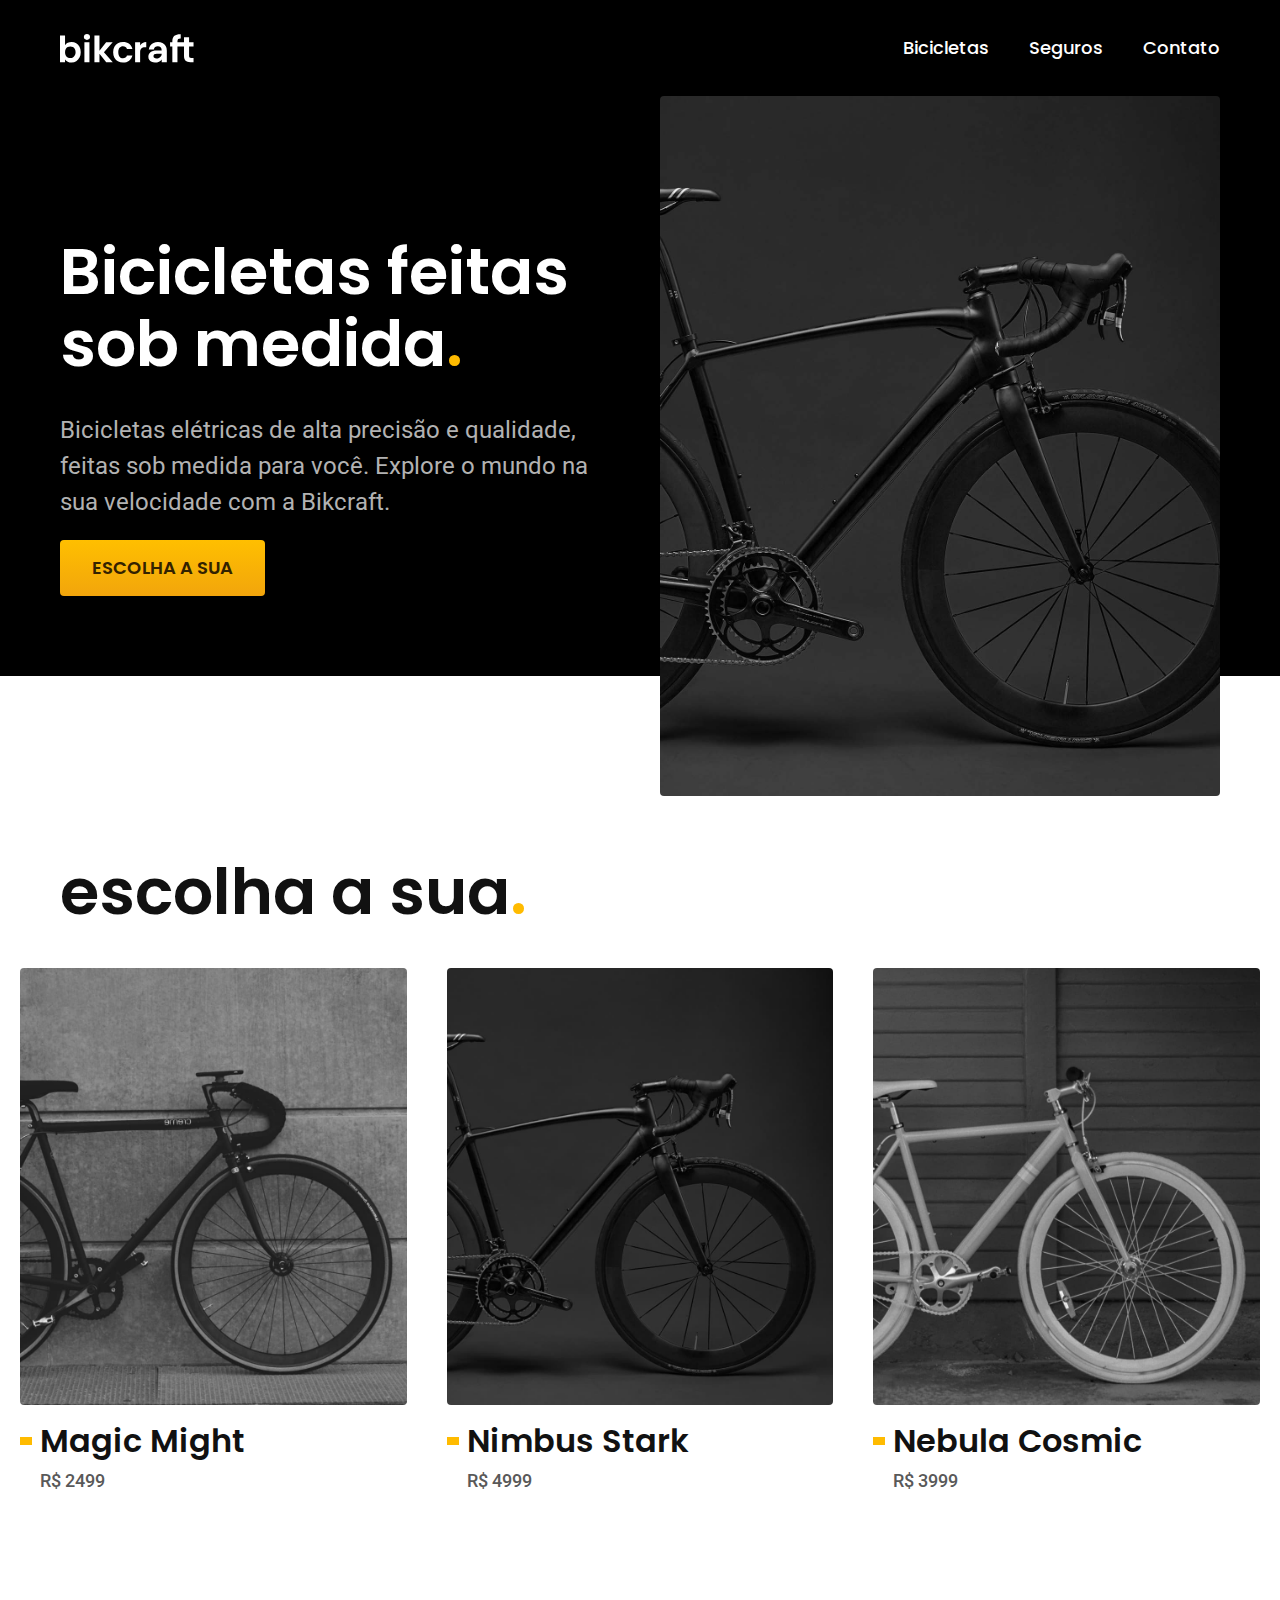
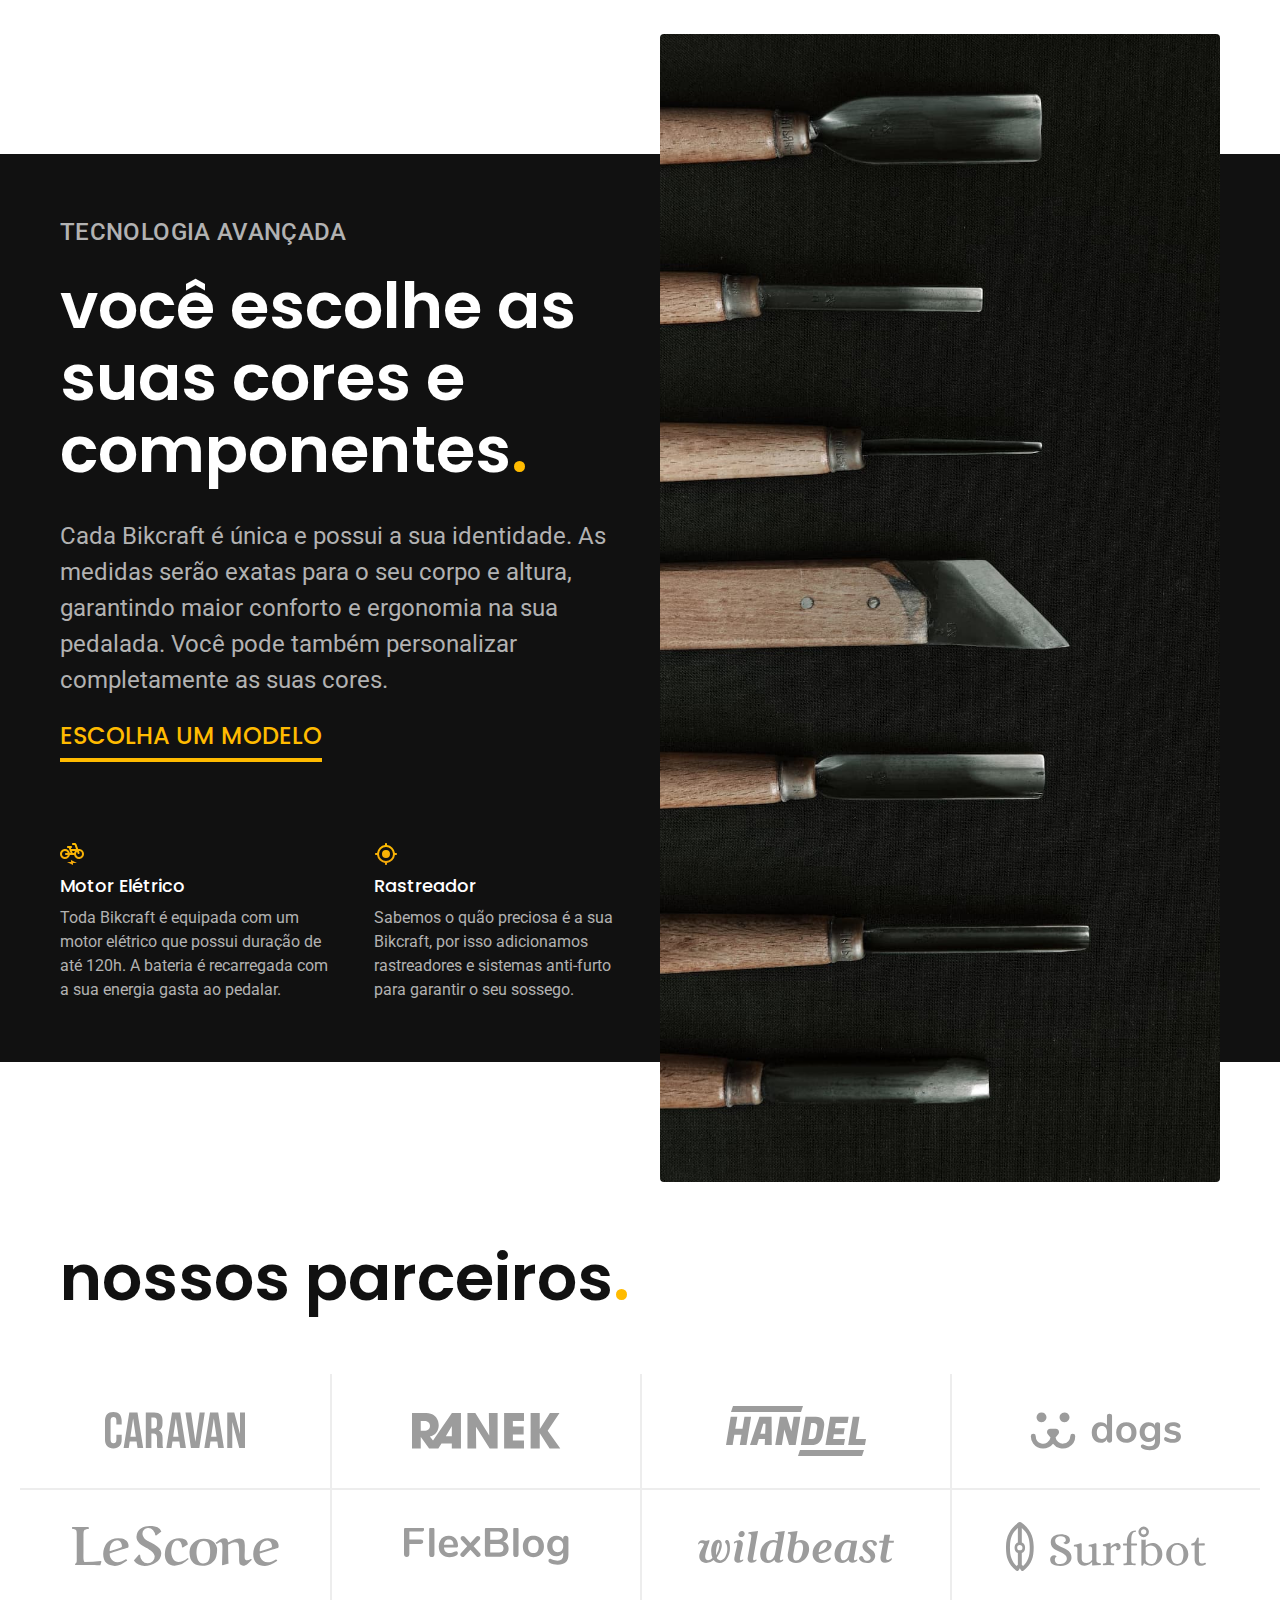
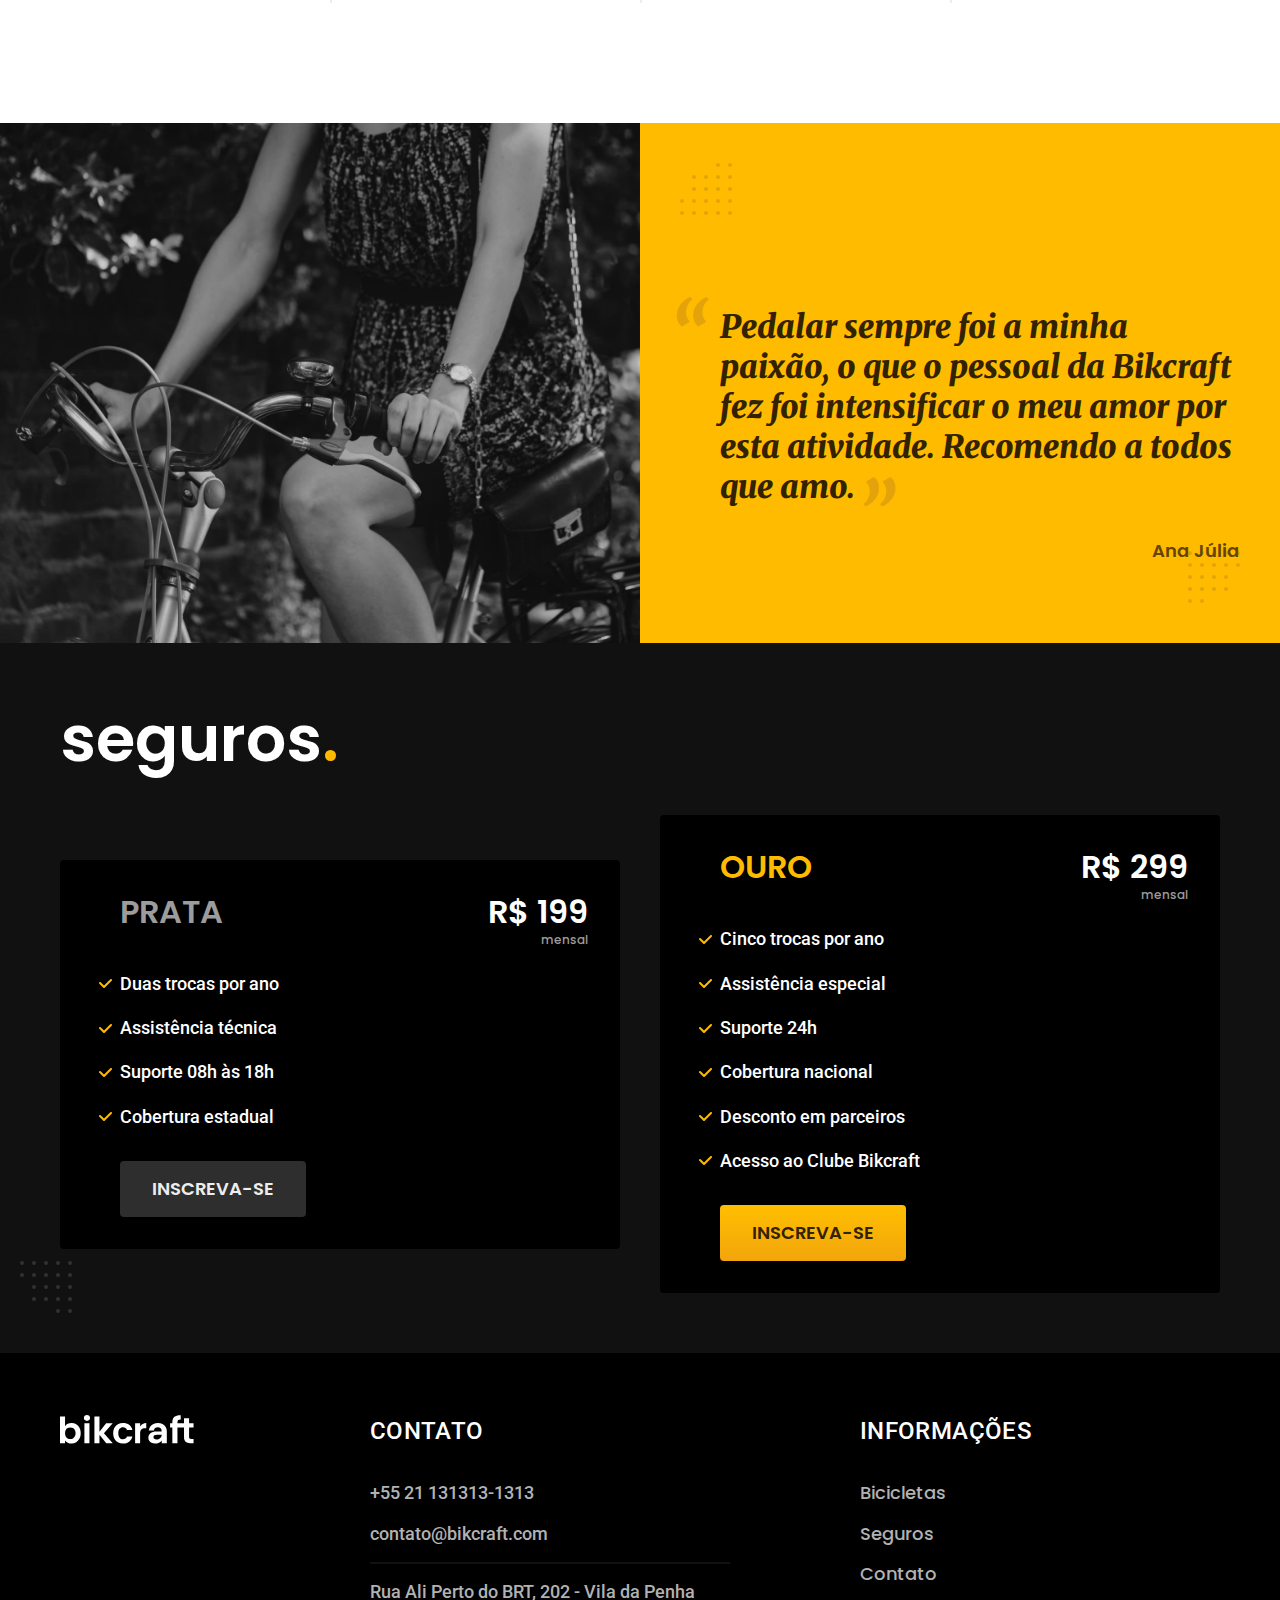
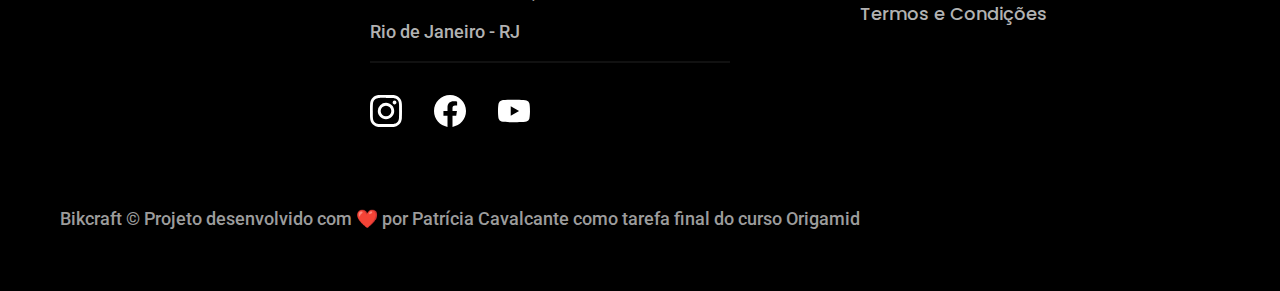
==== index.html @ 3152bf60 "First commit" ====
<!DOCTYPE html>
<html lang="pt-br">

<head>
  <meta charset="UTF-8">
  <meta name="viewport" content="width=device-width, initial-scale=1.0">
  <title>Bikcraft - Bicicletas Elétricas</title>
  <meta name="description" content="Bicicletas elétricas de alta precisão e qualidade,  feitas sob medida para o cliente. Explore o mundo na sua velocidade com a Bikcraft.">

  <link rel="icon" href="./favicon.svg" type="image/svg+xml">

  <link href="./css/style.css" rel="preload" as="style">
  <link href="./css/style.css" rel="stylesheet">

  <link rel="preconnect" href="https://fonts.googleapis.com">
  <link rel="preconnect" href="https://fonts.gstatic.com" crossorigin>
  <link href="https://fonts.googleapis.com/css2?family=Merriweather:ital,wght@1,900&family=Poppins:wght@500;600&family=Roboto:wght@400;500&display=swap" rel="stylesheet">
</head>

<body id="home">
  <header class="header-bg">
    <div class="header container">
      <a href="./">
        <img src="./img/bikcraft.svg" alt="Bikcraft" width="136" height="32">
      </a>
      <nav aria-label="primaria">
        <ul class="header-menu font-1-m cor-0">
          <li><a href="./bicicletas.html">Bicicletas</a></li>
          <li><a href="./seguros.html">Seguros</a></li>
          <li><a href="./contato.html">Contato</a></li>
        </ul>
      </nav>
    </div>
  </header>

  <main class="introducao-bg">
    <div class="introducao container">
      <div class="introducao-conteudo">
        <h1 class="font-1-xxl cor-0">Bicicletas feitas sob medida<span class="cor-p1">.</span></h1>
        <p class="font-2-l cor-5">Bicicletas elétricas de alta precisão e qualidade, feitas sob medida para você. Explore o mundo na sua velocidade com a Bikcraft.</p>
        <a class="botao" href="./bicicletas.html">Escolha a sua</a>
      </div>
      <picture>
        <source media="(max-width: 800px)" srcset="./img/bicicletas/nimbus.jpg">
        <img src="./img/fotos/introducao.jpg" alt="Bicicleta preta com motor elétrico" width="640" height="800">
      </picture>
    </div>
  </main>

  <article class="bicicletas-lista">
    <h2 class="container font-1-xxl">escolha a sua<span class="cor-p1">.</span></h2>

    <ul>
      <li>
        <a href="./bicicletas/magic.html">
          <img src="./img/bicicletas/magic-home.jpg" alt="Bicicleta preta" width="460" height="520">
          <h3 class="font-1-xl">Magic Might</h3>
          <span class="font-2-m cor-8">R$ 2499</span>
        </a>
      </li>
      <li>
        <a href="./bicicletas/nimbus.html">
          <img src="./img/bicicletas/nimbus-home.jpg" alt="Bicicleta preta" width="460" height="520">
          <h3 class="font-1-xl">Nimbus Stark</h3>
          <span class="font-2-m cor-8">R$ 4999</span>
        </a>
      </li>
      <li>
        <a href="./bicicletas/nebula.html">
          <img src="./img/bicicletas/nebula-home.jpg" alt="Bicicleta branca" width="460" height="520">
          <h3 class="font-1-xl">Nebula Cosmic</h3>
          <span class="font-2-m cor-8">R$ 3999</span>
        </a>
      </li>
    </ul>
  </article>

  <article class="tecnologia-bg">
    <div class="tecnologia container">
      <div class="tecnologia-conteudo">
        <span class="font-2-l-b cor-5">Tecnologia Avançada</span>
        <h2 class="font-1-xxl cor-0">você escolhe as<br>suas cores e<br>componentes<span class="cor-p1">.</span></h2>
        <p class="font-2-l cor-5">Cada Bikcraft é única e possui a sua identidade. As medidas serão exatas para o seu corpo e altura, garantindo maior conforto e ergonomia na sua pedalada. Você pode também personalizar completamente as suas cores.</p>
        <a class="link" href="./bicicletas.html">Escolha um modelo</a>
        <div class="tecnologia-vantagens">
          <div>
            <img src="./img/icones/eletrica.svg" alt="" width="24" height="24">
            <h3 class="font-1-m cor-0">Motor Elétrico</h3>
            <p class="font-2-s cor-5">Toda Bikcraft é equipada com um motor elétrico que possui duração de até 120h. A bateria é recarregada com a sua energia gasta ao pedalar.</p>
          </div>
          <div>
            <img src="./img/icones/rastreador.svg" alt="" width="24" height="24">
            <h3 class="font-1-m cor-0">Rastreador</h3>
            <p class="font-2-s cor-5">Sabemos o quão preciosa é a sua Bikcraft, por isso adicionamos rastreadores e sistemas anti-furto para garantir o seu sossego.</p>
          </div>
        </div>
      </div>
      <div class="tecnologia-imagem">
        <img src="./img/fotos/tecnologia.jpg" alt="" width="700" height="1120">
      </div>
    </div>
  </article>

  <section class="parceiros" aria-label="Nossos Parceiros">
    <h2 class="container font-1-xxl">nossos parceiros<span class="cor-p1">.</span></h2>
    <ul>
      <li><img src="./img/parceiros/caravan.svg" alt="Caravan" width="140" height="38"></li>
      <li><img src="./img/parceiros/ranek.svg" alt="Ranek" width="149" height="36"></li>
      <li><img src="./img/parceiros/handel.svg" alt="Handel" width="140" height="50"></li>
      <li><img src="./img/parceiros/dogs.svg" alt="Dogs" width="152" height="39"></li>
      <li><img src="./img/parceiros/lescone.svg" alt="LeScone" width="208" height="41"></li>
      <li><img src="./img/parceiros/flexblog.svg" alt="FlexBlog" width="165" height="38"></li>
      <li><img src="./img/parceiros/wildbeast.svg" alt="Wildbeast" width="196" height="34"></li>
      <li><img src="./img/parceiros/surfbot.svg" alt="Surfbot" width="200" height="49"></li>
    </ul>
  </section>

  <section class="depoimento" aria-label="Depoimento">
    <div>
      <img src="./img/fotos/depoimento.jpg" alt="Pessoa pedalando uma bicileta Bikcraft" width="780" height="680">
    </div>
    <div class="depoimento-conteudo">
      <blockquote class="font-1-xl cor-p5">
        <p>Pedalar sempre foi a minha paixão, o que o pessoal da Bikcraft fez foi intensificar o meu amor por esta atividade. Recomendo a todos que amo.</p>
      </blockquote>
      <span class="font-1-m-b cor-p4">Ana Júlia</span>
    </div>
  </section>

  <article class="seguros-bg">
    <div class="seguros container">
      <h2 class="font-1-xxl cor-0">seguros<span class="cor-p1">.</span></h2>
      <div class="seguros-item">
        <h3 class="font-1-xl cor-6">PRATA</h3>
        <span class="font-1-xl cor-0">R$ 199 <span class="font-1-xs cor-6">mensal</span></span>
        <ul class="font-2-m cor-0">
          <li>Duas trocas por ano</li>
          <li>Assistência técnica</li>
          <li>Suporte 08h às 18h</li>
          <li>Cobertura estadual</li>
        </ul>
        <a class="botao secundario" href="./orcamento.html?tipo=seguro&produto=prata">Inscreva-se</a>
      </div>
      <div class="seguros-item">
        <h3 class="font-1-xl cor-p1">OURO</h3>
        <span class="font-1-xl cor-0">R$ 299 <span class="font-1-xs cor-6">mensal</span></span>
        <ul class="font-2-m cor-0">
          <li>Cinco trocas por ano</li>
          <li>Assistência especial</li>
          <li>Suporte 24h</li>
          <li>Cobertura nacional</li>
          <li>Desconto em parceiros</li>
          <li>Acesso ao Clube Bikcraft</li>
        </ul>
        <a class="botao" href="./orcamento.html?tipo=seguro&produto=ouro">Inscreva-se</a>
      </div>
    </div>
  </article>

  <footer class="footer-bg">
    <div class="footer container">
      <img src="./img/bikcraft.svg" alt="Bikcraft" width="136" height="32">
      <div class="footer-contato">
        <h3 class="font-2-l-b cor-0">Contato</h3>
        <ul class="font-2-m cor-5">
          <li>+55 21 131313-1313</li>
          <li>contato@bikcraft.com</li>
          <li>Rua Ali Perto do BRT, 202 - Vila da Penha</li>
          <li>Rio de Janeiro - RJ</li>
        </ul>
        <div class="footer-redes">
          <a href="./"><img src="./img/redes/instagram.svg" alt="Instagram" width="32" height="32"></a>
          <a href="./"><img src="./img/redes/facebook.svg" alt="Facebook" width="32" height="32"></a>
          <a href="./"><img src="./img/redes/youtube.svg" alt="Youtube" width="32" height="32"></a>
        </div>
      </div>
      <div class="footer-informacoes">
        <h3 class="font-2-l-b cor-0">Informações</h3>
        <nav>
          <ul class="font-1-m cor-5">
            <li><a href="./bicicletas.html">Bicicletas</a></li>
            <li><a href="./seguros.html">Seguros</a></li>
            <li><a href="./contato.html">Contato</a></li>
            <li><a href="./termos.html">Termos e Condições</a></li>
          </ul>
        </nav>
      </div>
      <p class="font-2-m cor-6 footer-copy">Bikcraft © Projeto desenvolvido com ❤️ por <a href="http://www.patriciacavalcante.tech">Patrícia Cavalcante</a> como tarefa final do curso <a href="https://www.origamid.com/">Origamid</a></p>
    </div>
  </footer>

  <script src="./js/script.js"></script>
</body>

</html>
---- css/style.css ----
@import "./global/global.css";

/* Utilidades */
@import "./utilidades/tipografia.css";
@import "./utilidades/cores.css";
@import "./utilidades/componentes.css";
@import "./utilidades/formulario.css";
/* @import "./utilidades/simple-anime.css"; */

/* Header e Footer */
@import "./global/header.css";
@import "./global/footer.css";

/* Home */
@import "./home/introducao.css";
@import "./home/tecnologia.css";
@import "./home/parceiros.css";
@import "./home/depoimento.css";

/* Seguros */
@import "./seguros/seguros.css";
@import "./seguros/vantagens.css";
@import "./seguros/perguntas.css";

/* Biciletas */
@import "./bicicletas/bicicletas.css";
@import "./bicicletas/bicicletas-lista.css";

/* Bicileta */
@import "./bicicleta/bicicleta.css";
@import "./bicicleta/seguro.css";

/* Contato */
@import "./contato/contato.css";
@import "./contato/lojas.css";

/* Orçamento */
@import "./orcamento/orcamento.css";

/* Termos */
@import "./termos/termos.css";
---- css/style.css ----
@import "./global/global.css";

/* Utilidades */
@import "./utilidades/tipografia.css";
@import "./utilidades/cores.css";
@import "./utilidades/componentes.css";
@import "./utilidades/formulario.css";
/* @import "./utilidades/simple-anime.css"; */

/* Header e Footer */
@import "./global/header.css";
@import "./global/footer.css";

/* Home */
@import "./home/introducao.css";
@import "./home/tecnologia.css";
@import "./home/parceiros.css";
@import "./home/depoimento.css";

/* Seguros */
@import "./seguros/seguros.css";
@import "./seguros/vantagens.css";
@import "./seguros/perguntas.css";

/* Biciletas */
@import "./bicicletas/bicicletas.css";
@import "./bicicletas/bicicletas-lista.css";

/* Bicileta */
@import "./bicicleta/bicicleta.css";
@import "./bicicleta/seguro.css";

/* Contato */
@import "./contato/contato.css";
@import "./contato/lojas.css";

/* Orçamento */
@import "./orcamento/orcamento.css";

/* Termos */
@import "./termos/termos.css";
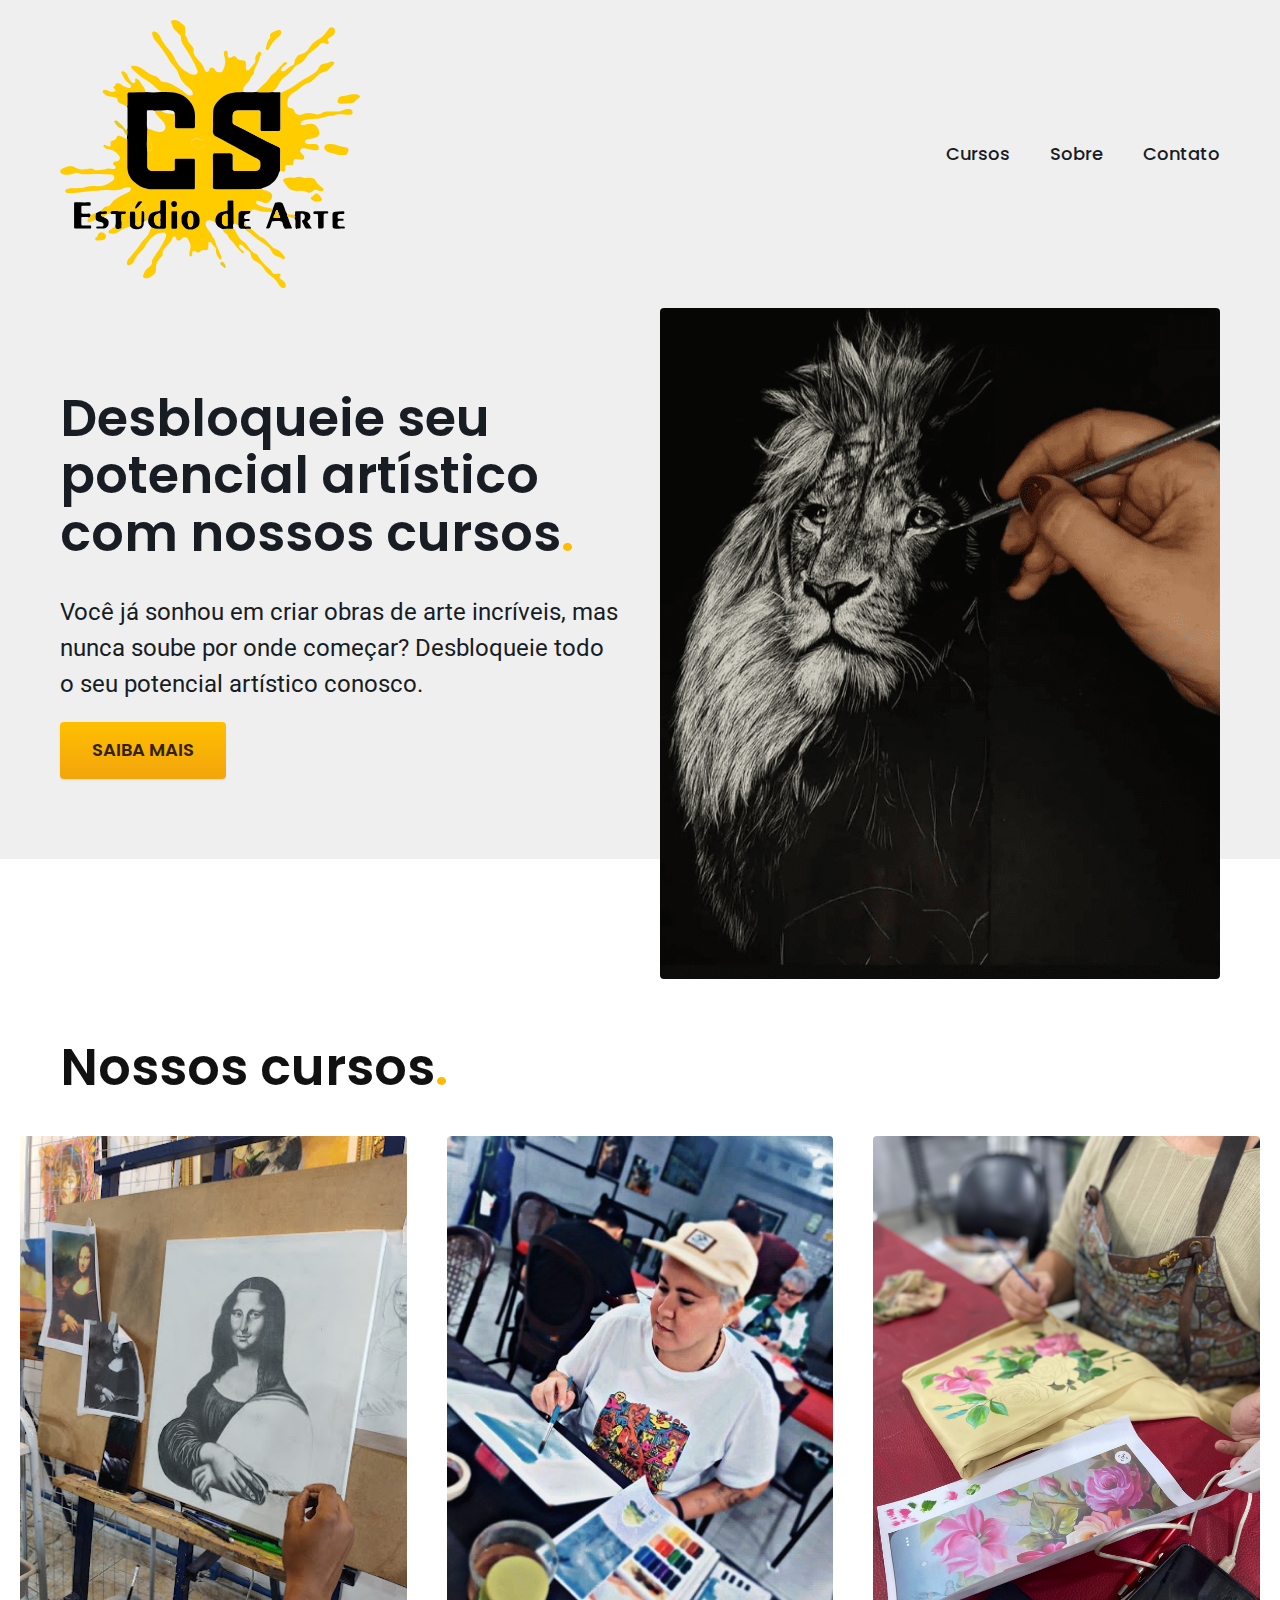
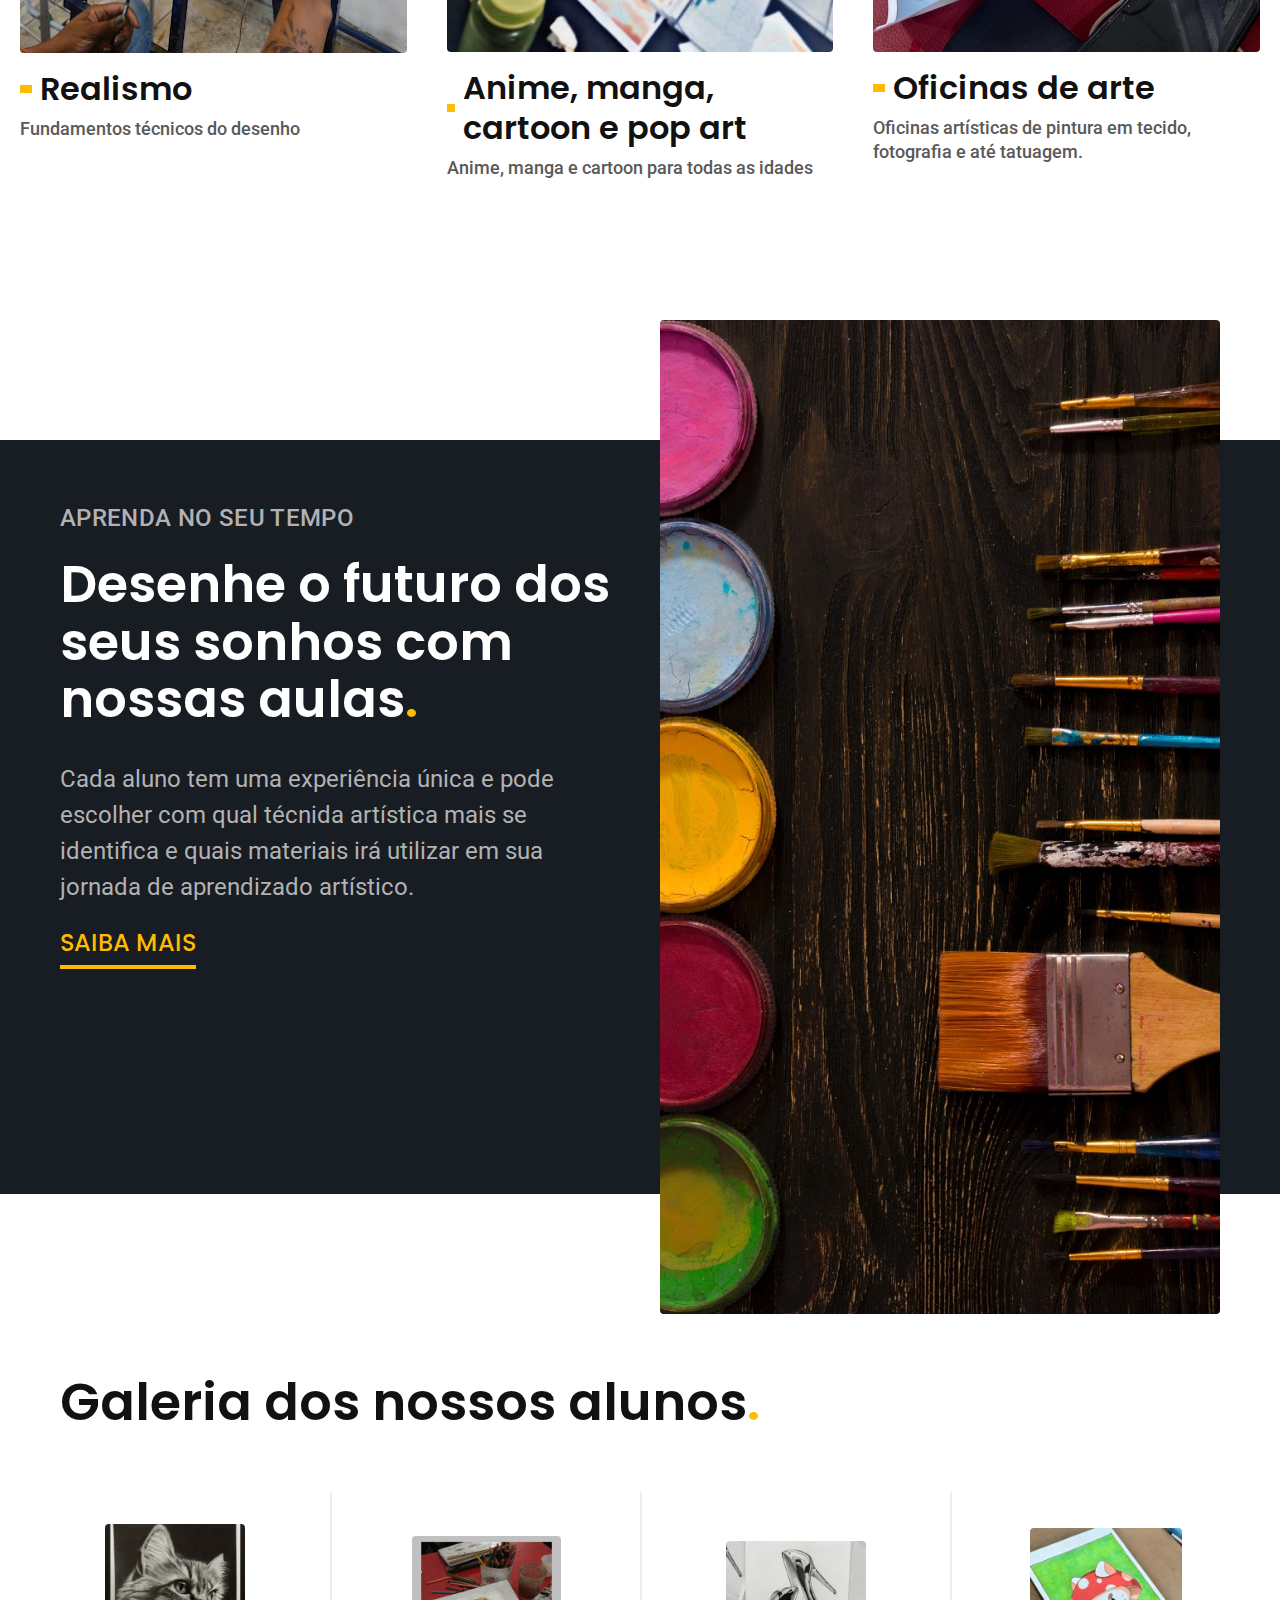
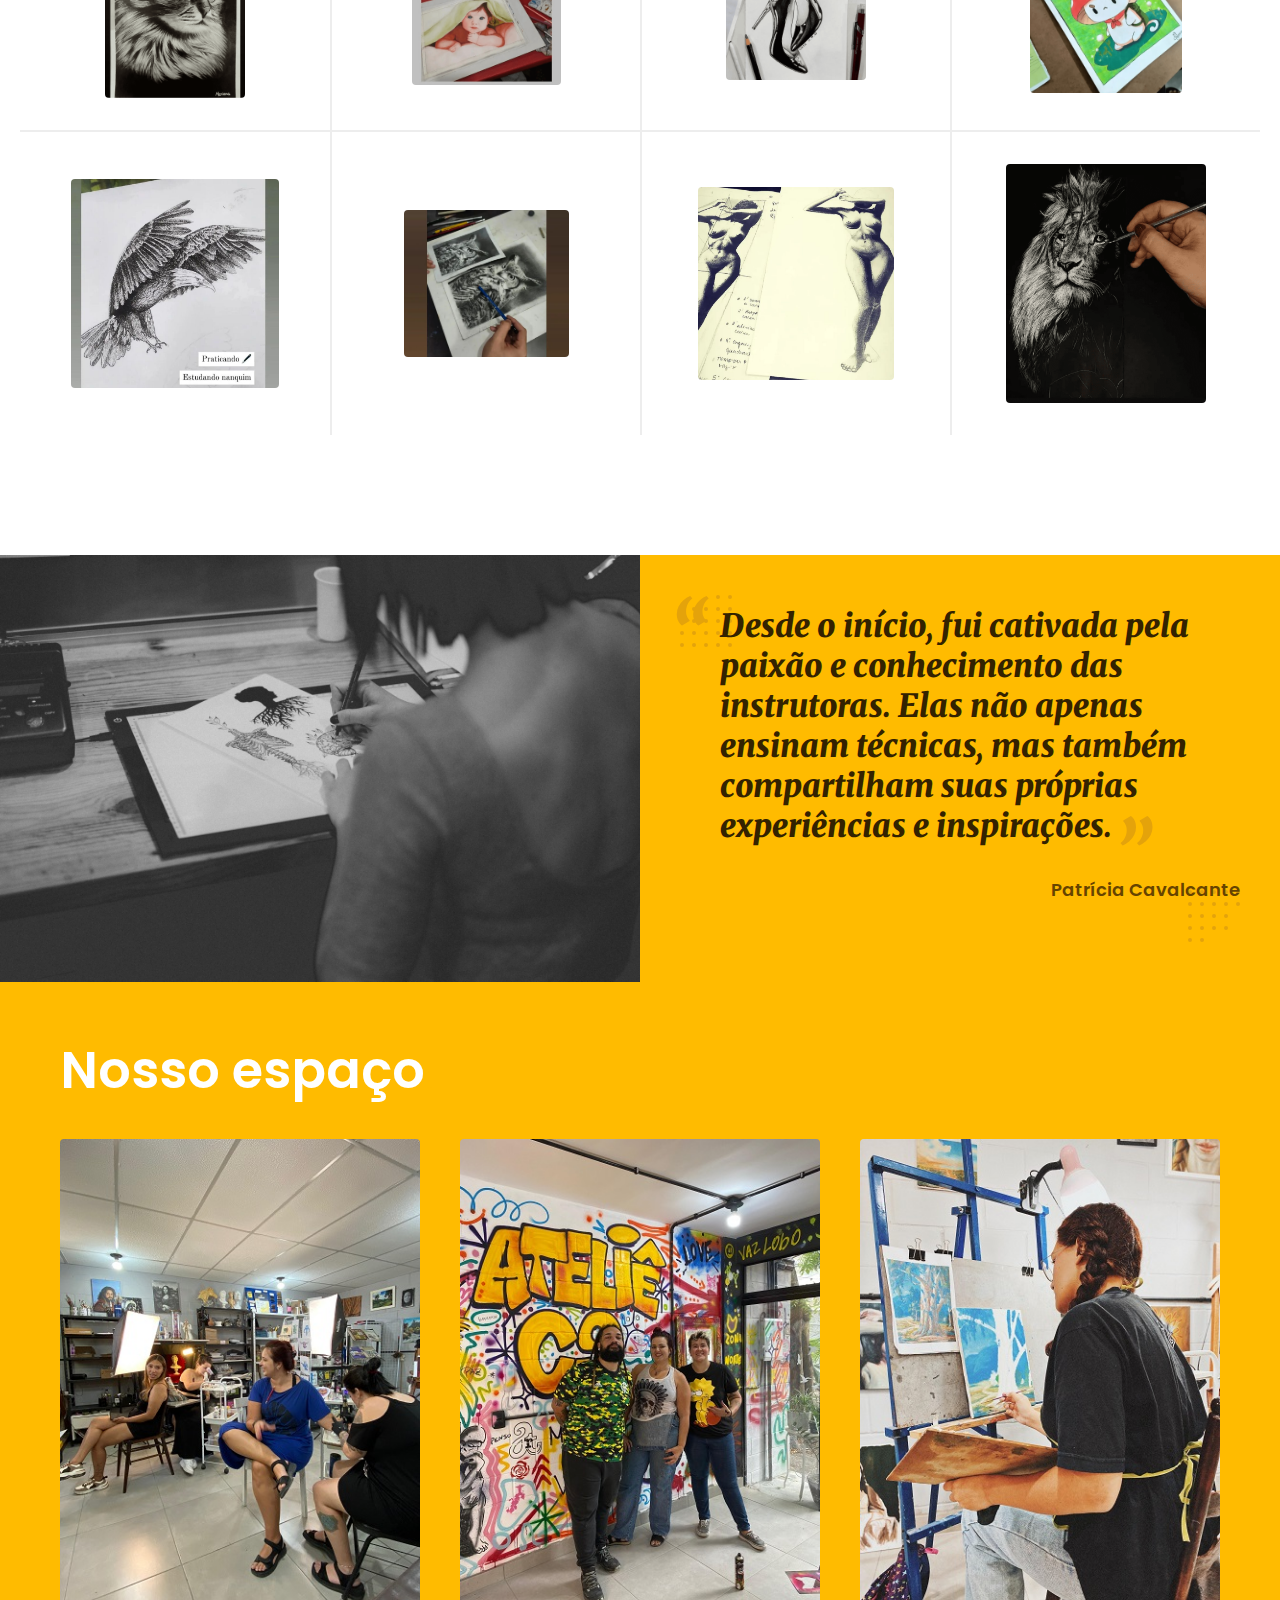
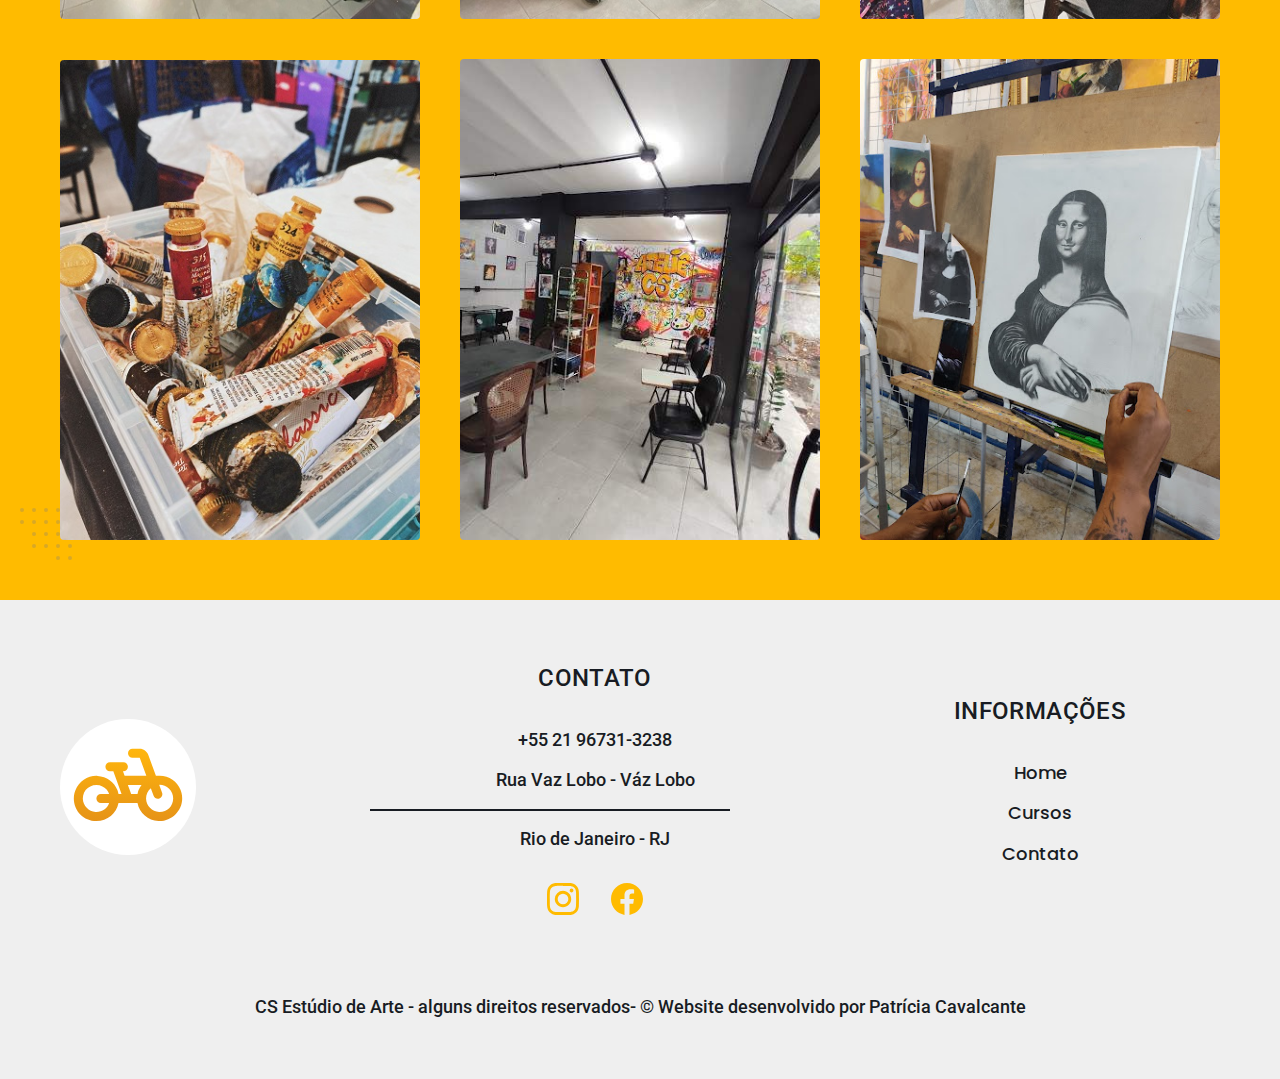
==== commit 8315c399: "first commit" ====
--- a/index.html
+++ b/index.html
@@ -1,11 +1,12 @@
 <!DOCTYPE html>
-<html lang="pt-br">
+<html lang="pt-BR">
 
 <head>
   <meta charset="UTF-8">
   <meta name="viewport" content="width=device-width, initial-scale=1.0">
-  <title>Bikcraft - Bicicletas Elétricas</title>
-  <meta name="description" content="Bicicletas elétricas de alta precisão e qualidade,  feitas sob medida para o cliente. Explore o mundo na sua velocidade com a Bikcraft.">
+  <title>CS Estúdio arte | Curso de desenho e ateliê</title>
+  <meta name="description" content="Curso de desenho Rio de Janeiro, cursos de desenho para todos os níveis, oficinas de artes e um espaço inspirador em nosso ateliê de arte, curso de desenho Vaz Lobo, curso de desenho Zona Norte, Rio de Janeiro, pintura à óleo, grafite, aquarela, fotografia, tatutagem, curso de tatuagem zona norte Rio de Janeiro, curso de anime, manga e cartoon.">
+
 
   <link rel="icon" href="./favicon.svg" type="image/svg+xml">
 
@@ -21,12 +22,12 @@
   <header class="header-bg">
     <div class="header container">
       <a href="./">
-        <img src="./img/bikcraft.svg" alt="Bikcraft" width="136" height="32">
+        <img  src="./img/logoCS.svg" class="logo" alt="Bikcraft" width="136" height="32">
       </a>
       <nav aria-label="primaria">
-        <ul class="header-menu font-1-m cor-0">
-          <li><a href="./bicicletas.html">Bicicletas</a></li>
-          <li><a href="./seguros.html">Seguros</a></li>
+        <ul class="header-menu font-1-m cor-13">
+          <li><a href="./cursos.html">Cursos</a></li>
+          <li><a href="./sobre..html">Sobre</a></li>
           <li><a href="./contato.html">Contato</a></li>
         </ul>
       </nav>
@@ -36,40 +37,40 @@
   <main class="introducao-bg">
     <div class="introducao container">
       <div class="introducao-conteudo">
-        <h1 class="font-1-xxl cor-0">Bicicletas feitas sob medida<span class="cor-p1">.</span></h1>
-        <p class="font-2-l cor-5">Bicicletas elétricas de alta precisão e qualidade, feitas sob medida para você. Explore o mundo na sua velocidade com a Bikcraft.</p>
-        <a class="botao" href="./bicicletas.html">Escolha a sua</a>
+        <h1 class="font-1-xxl cor-13">Desbloqueie seu potencial artístico com nossos cursos<span class="cor-p1">.</span></h1>
+        <p class="font-2-l cor-13">Você já sonhou em criar obras de arte incríveis, mas nunca soube por onde começar? Desbloqueie todo o seu potencial artístico conosco.</p>
+        <a class="botao" href="./cursos.html">Saiba mais</a>
       </div>
       <picture>
-        <source media="(max-width: 800px)" srcset="./img/bicicletas/nimbus.jpg">
-        <img src="./img/fotos/introducao.jpg" alt="Bicicleta preta com motor elétrico" width="640" height="800">
+        <source media="(max-width: 800px)" srcset="./img/fotos/desenho(8).png">
+        <img src="./img/fotos/desenho(8).png" alt="Felino desenhando em grafite sobre papel" width="640" height="800">
       </picture>
     </div>
   </main>
 
-  <article class="bicicletas-lista">
-    <h2 class="container font-1-xxl">escolha a sua<span class="cor-p1">.</span></h2>
+  <article class="cursos-lista">
+    <h2 class="container font-1-xxl">Nossos cursos<span class="cor-p1">.</span></h2>
 
     <ul>
       <li>
-        <a href="./bicicletas/magic.html">
-          <img src="./img/bicicletas/magic-home.jpg" alt="Bicicleta preta" width="460" height="520">
-          <h3 class="font-1-xl">Magic Might</h3>
-          <span class="font-2-m cor-8">R$ 2499</span>
+        <a href="./">
+          <img src="./img/fotos/atelie10.jpg" alt="Pessoas desenhando" width="460" height="520">
+          <h3 class="font-1-xl">Realismo</h3>
+          <span class="font-2-m cor-8">Fundamentos técnicos do desenho</span>
         </a>
       </li>
       <li>
-        <a href="./bicicletas/nimbus.html">
-          <img src="./img/bicicletas/nimbus-home.jpg" alt="Bicicleta preta" width="460" height="520">
-          <h3 class="font-1-xl">Nimbus Stark</h3>
-          <span class="font-2-m cor-8">R$ 4999</span>
+        <a href="./">
+          <img src="./img/fotos/cartoon.jpeg" alt="Pessoas desenhando" width="460" height="520">
+          <h3 class="font-1-xl">Anime, manga, cartoon e pop art</h3>
+          <span class="font-2-m cor-8">Anime, manga e cartoon para todas as idades</span>
         </a>
       </li>
       <li>
-        <a href="./bicicletas/nebula.html">
-          <img src="./img/bicicletas/nebula-home.jpg" alt="Bicicleta branca" width="460" height="520">
-          <h3 class="font-1-xl">Nebula Cosmic</h3>
-          <span class="font-2-m cor-8">R$ 3999</span>
+        <a href="./">
+          <img src="./img/fotos/oficina.jpeg" alt="Pessoas desenhando" width="460" height="520">
+          <h3 class="font-1-xl">Oficinas de arte</h3>
+          <span class="font-2-m cor-8">Oficinas artísticas de pintura em tecido, fotografia e até tatuagem.</span>
         </a>
       </li>
     </ul>
@@ -78,114 +79,85 @@
   <article class="tecnologia-bg">
     <div class="tecnologia container">
       <div class="tecnologia-conteudo">
-        <span class="font-2-l-b cor-5">Tecnologia Avançada</span>
-        <h2 class="font-1-xxl cor-0">você escolhe as<br>suas cores e<br>componentes<span class="cor-p1">.</span></h2>
-        <p class="font-2-l cor-5">Cada Bikcraft é única e possui a sua identidade. As medidas serão exatas para o seu corpo e altura, garantindo maior conforto e ergonomia na sua pedalada. Você pode também personalizar completamente as suas cores.</p>
-        <a class="link" href="./bicicletas.html">Escolha um modelo</a>
-        <div class="tecnologia-vantagens">
-          <div>
-            <img src="./img/icones/eletrica.svg" alt="" width="24" height="24">
-            <h3 class="font-1-m cor-0">Motor Elétrico</h3>
-            <p class="font-2-s cor-5">Toda Bikcraft é equipada com um motor elétrico que possui duração de até 120h. A bateria é recarregada com a sua energia gasta ao pedalar.</p>
-          </div>
-          <div>
-            <img src="./img/icones/rastreador.svg" alt="" width="24" height="24">
-            <h3 class="font-1-m cor-0">Rastreador</h3>
-            <p class="font-2-s cor-5">Sabemos o quão preciosa é a sua Bikcraft, por isso adicionamos rastreadores e sistemas anti-furto para garantir o seu sossego.</p>
-          </div>
-        </div>
+        <span class="font-2-l-b cor-5">Aprenda no seu tempo</span>
+        <h2 class="font-1-xxl cor-0">Desenhe o futuro dos seus sonhos com nossas aulas<span class="cor-p1">.</span></h2>
+        <p class="font-2-l cor-5">Cada aluno tem uma experiência única e pode escolher com qual técnida artística mais se identifica e quais materiais irá utilizar em sua jornada de aprendizado artístico.</p>
+        <a class="link" href="./cursos.html">Saiba mais</a>
+       
       </div>
       <div class="tecnologia-imagem">
-        <img src="./img/fotos/tecnologia.jpg" alt="" width="700" height="1120">
+        <img src="./img/fotos/pinceis.jpg" alt="" width="700" height="1120">
       </div>
     </div>
   </article>
 
-  <section class="parceiros" aria-label="Nossos Parceiros">
-    <h2 class="container font-1-xxl">nossos parceiros<span class="cor-p1">.</span></h2>
+  <section class="parceiros" aria-label="Desenhos dos nossos alunos">
+    <h2 class="container font-1-xxl">Galeria dos nossos alunos<span class="cor-p1">.</span></h2>
     <ul>
-      <li><img src="./img/parceiros/caravan.svg" alt="Caravan" width="140" height="38"></li>
-      <li><img src="./img/parceiros/ranek.svg" alt="Ranek" width="149" height="36"></li>
-      <li><img src="./img/parceiros/handel.svg" alt="Handel" width="140" height="50"></li>
-      <li><img src="./img/parceiros/dogs.svg" alt="Dogs" width="152" height="39"></li>
-      <li><img src="./img/parceiros/lescone.svg" alt="LeScone" width="208" height="41"></li>
-      <li><img src="./img/parceiros/flexblog.svg" alt="FlexBlog" width="165" height="38"></li>
-      <li><img src="./img/parceiros/wildbeast.svg" alt="Wildbeast" width="196" height="34"></li>
-      <li><img src="./img/parceiros/surfbot.svg" alt="Surfbot" width="200" height="49"></li>
+      <li><img src="./img/fotos/desenho(1).png" alt="Desenho em grafite" width="140" height="38"></li>
+      <li><img src="./img/fotos/desenho(2).png" alt="Ranek" width="149" height="36"></li>
+      <li><img src="./img/fotos/desenho(3).png" alt="Handel" width="140" height="50"></li>
+      <li><img src="./img/fotos/desenho(4).png" alt="Dogs" width="152" height="39"></li>
+      <li><img src="./img/fotos/desenho(5).png" alt="LeScone" width="208" height="41"></li>
+      <li><img src="./img/fotos/desenho(6).png" alt="FlexBlog" width="165" height="38"></li>
+      <li><img src="./img/fotos/desenho(7).png" alt="Wildbeast" width="196" height="34"></li>
+      <li><img src="./img/fotos/desenho(8).png" alt="Surfbot" width="200" height="49"></li>
     </ul>
   </section>
 
   <section class="depoimento" aria-label="Depoimento">
     <div>
-      <img src="./img/fotos/depoimento.jpg" alt="Pessoa pedalando uma bicileta Bikcraft" width="780" height="680">
+      <img src="./img/fotos/depoimento.jpg" alt="Mulher desenhando" width="780" height="680">
     </div>
     <div class="depoimento-conteudo">
       <blockquote class="font-1-xl cor-p5">
-        <p>Pedalar sempre foi a minha paixão, o que o pessoal da Bikcraft fez foi intensificar o meu amor por esta atividade. Recomendo a todos que amo.</p>
+        <p>Desde o início, fui cativada pela paixão e conhecimento das instrutoras. Elas não apenas ensinam técnicas, mas também compartilham suas próprias experiências e inspirações.</p>
       </blockquote>
-      <span class="font-1-m-b cor-p4">Ana Júlia</span>
+      <span class="font-1-m-b cor-p4">Patrícia Cavalcante</span>
     </div>
   </section>
 
   <article class="seguros-bg">
     <div class="seguros container">
-      <h2 class="font-1-xxl cor-0">seguros<span class="cor-p1">.</span></h2>
-      <div class="seguros-item">
-        <h3 class="font-1-xl cor-6">PRATA</h3>
-        <span class="font-1-xl cor-0">R$ 199 <span class="font-1-xs cor-6">mensal</span></span>
-        <ul class="font-2-m cor-0">
-          <li>Duas trocas por ano</li>
-          <li>Assistência técnica</li>
-          <li>Suporte 08h às 18h</li>
-          <li>Cobertura estadual</li>
-        </ul>
-        <a class="botao secundario" href="./orcamento.html?tipo=seguro&produto=prata">Inscreva-se</a>
-      </div>
-      <div class="seguros-item">
-        <h3 class="font-1-xl cor-p1">OURO</h3>
-        <span class="font-1-xl cor-0">R$ 299 <span class="font-1-xs cor-6">mensal</span></span>
-        <ul class="font-2-m cor-0">
-          <li>Cinco trocas por ano</li>
-          <li>Assistência especial</li>
-          <li>Suporte 24h</li>
-          <li>Cobertura nacional</li>
-          <li>Desconto em parceiros</li>
-          <li>Acesso ao Clube Bikcraft</li>
-        </ul>
-        <a class="botao" href="./orcamento.html?tipo=seguro&produto=ouro">Inscreva-se</a>
+      <h2 class="font-1-xxl cor-0">Nosso espaço<span class="cor-p1">.</span></h2>
+  <img src="./img/fotos/atelie8.jpeg" alt="Foto do espaço CS Estudio Arte">
+  <img src="./img/fotos/atelie5.jpeg" alt="Foto do espaço CS Estudio Arte">
+  <img src="./img/fotos/atelie6.jpeg" alt="Foto do espaço CS Estudio Arte">
+  <img src="./img/fotos/atelie7.jpeg" alt="Foto do espaço CS Estudio Arte">
+  <img src="./img/fotos/atelie(11).jpg" alt="Foto do espaço CS Estudio Arte">
+  <img src="./img/fotos/atelie10.jpg" alt="Foto do espaço CS Estudio Arte">
       </div>
     </div>
   </article>
 
   <footer class="footer-bg">
     <div class="footer container">
-      <img src="./img/bikcraft.svg" alt="Bikcraft" width="136" height="32">
+      <img src="./favicon.svg" alt="CS-Estudio logotipo" width="136" height="32">
       <div class="footer-contato">
-        <h3 class="font-2-l-b cor-0">Contato</h3>
-        <ul class="font-2-m cor-5">
-          <li>+55 21 131313-1313</li>
-          <li>contato@bikcraft.com</li>
-          <li>Rua Ali Perto do BRT, 202 - Vila da Penha</li>
+        <h3 class="font-2-l-b cor-13">Contato</h3>
+        <ul class="font-2-m cor-13">
+          <li><a href="https://api.whatsapp.com/send?phone=5521967313238" target="_blank">+55 21 96731-3238</a></li>
+       
+          <li>Rua Vaz Lobo - Váz Lobo </li>
           <li>Rio de Janeiro - RJ</li>
         </ul>
         <div class="footer-redes">
-          <a href="./"><img src="./img/redes/instagram.svg" alt="Instagram" width="32" height="32"></a>
-          <a href="./"><img src="./img/redes/facebook.svg" alt="Facebook" width="32" height="32"></a>
-          <a href="./"><img src="./img/redes/youtube.svg" alt="Youtube" width="32" height="32"></a>
+          <a target="_blank"href="https://www.instagram.com/csestudiode/"><img  src="./img/redes/instagram.svg" alt="Instagram" width="32" height="32"></a>
+          <a target="_blank"href="https://www.facebook.com/csestudioarterj/?locale=pt_BR"><img src="./img/redes/facebook.svg" alt="Facebook" width="32" height="32"></a>
+      
         </div>
       </div>
       <div class="footer-informacoes">
-        <h3 class="font-2-l-b cor-0">Informações</h3>
+        <h3 class="font-2-l-b cor-13">Informações</h3>
         <nav>
-          <ul class="font-1-m cor-5">
-            <li><a href="./bicicletas.html">Bicicletas</a></li>
-            <li><a href="./seguros.html">Seguros</a></li>
-            <li><a href="./contato.html">Contato</a></li>
-            <li><a href="./termos.html">Termos e Condições</a></li>
+          <ul class="font-1-m cor-13">
+            <li><a href="./index.html">Home</a></li>
+            <li><a href="./index.html">Cursos</a></li>
+            <li><a href="./index.html">Contato</a></li>
           </ul>
         </nav>
       </div>
-      <p class="font-2-m cor-6 footer-copy">Bikcraft © Projeto desenvolvido com ❤️ por <a href="http://www.patriciacavalcante.tech">Patrícia Cavalcante</a> como tarefa final do curso <a href="https://www.origamid.com/">Origamid</a></p>
+      <p class="font-2-m cor-13 footer-copy">CS Estúdio de Arte - alguns direitos reservados- © Website desenvolvido por <a href="http://www.patticavalcante.com.br">Patrícia Cavalcante</a> </p>
     </div>
   </footer>
 
--- a/css/style.css
+++ b/css/style.css
@@ -22,13 +22,13 @@
 @import "./seguros/vantagens.css";
 @import "./seguros/perguntas.css";
 
-/* Biciletas */
-@import "./bicicletas/bicicletas.css";
-@import "./bicicletas/bicicletas-lista.css";
+/* cursos*/
+@import "./cursos/cursos.css";
+@import "./cursos/cursos-lista.css";
 
-/* Bicileta */
-@import "./bicicleta/bicicleta.css";
-@import "./bicicleta/seguro.css";
+/* curs */
+@import "./curso/cursos.css";
+@import "./curso/curso.css";
 
 /* Contato */
 @import "./contato/contato.css";
--- a/css/style.css
+++ b/css/style.css
@@ -22,13 +22,13 @@
 @import "./seguros/vantagens.css";
 @import "./seguros/perguntas.css";
 
-/* Biciletas */
-@import "./bicicletas/bicicletas.css";
-@import "./bicicletas/bicicletas-lista.css";
+/* cursos*/
+@import "./cursos/cursos.css";
+@import "./cursos/cursos-lista.css";
 
-/* Bicileta */
-@import "./bicicleta/bicicleta.css";
-@import "./bicicleta/seguro.css";
+/* curs */
+@import "./curso/cursos.css";
+@import "./curso/curso.css";
 
 /* Contato */
 @import "./contato/contato.css";
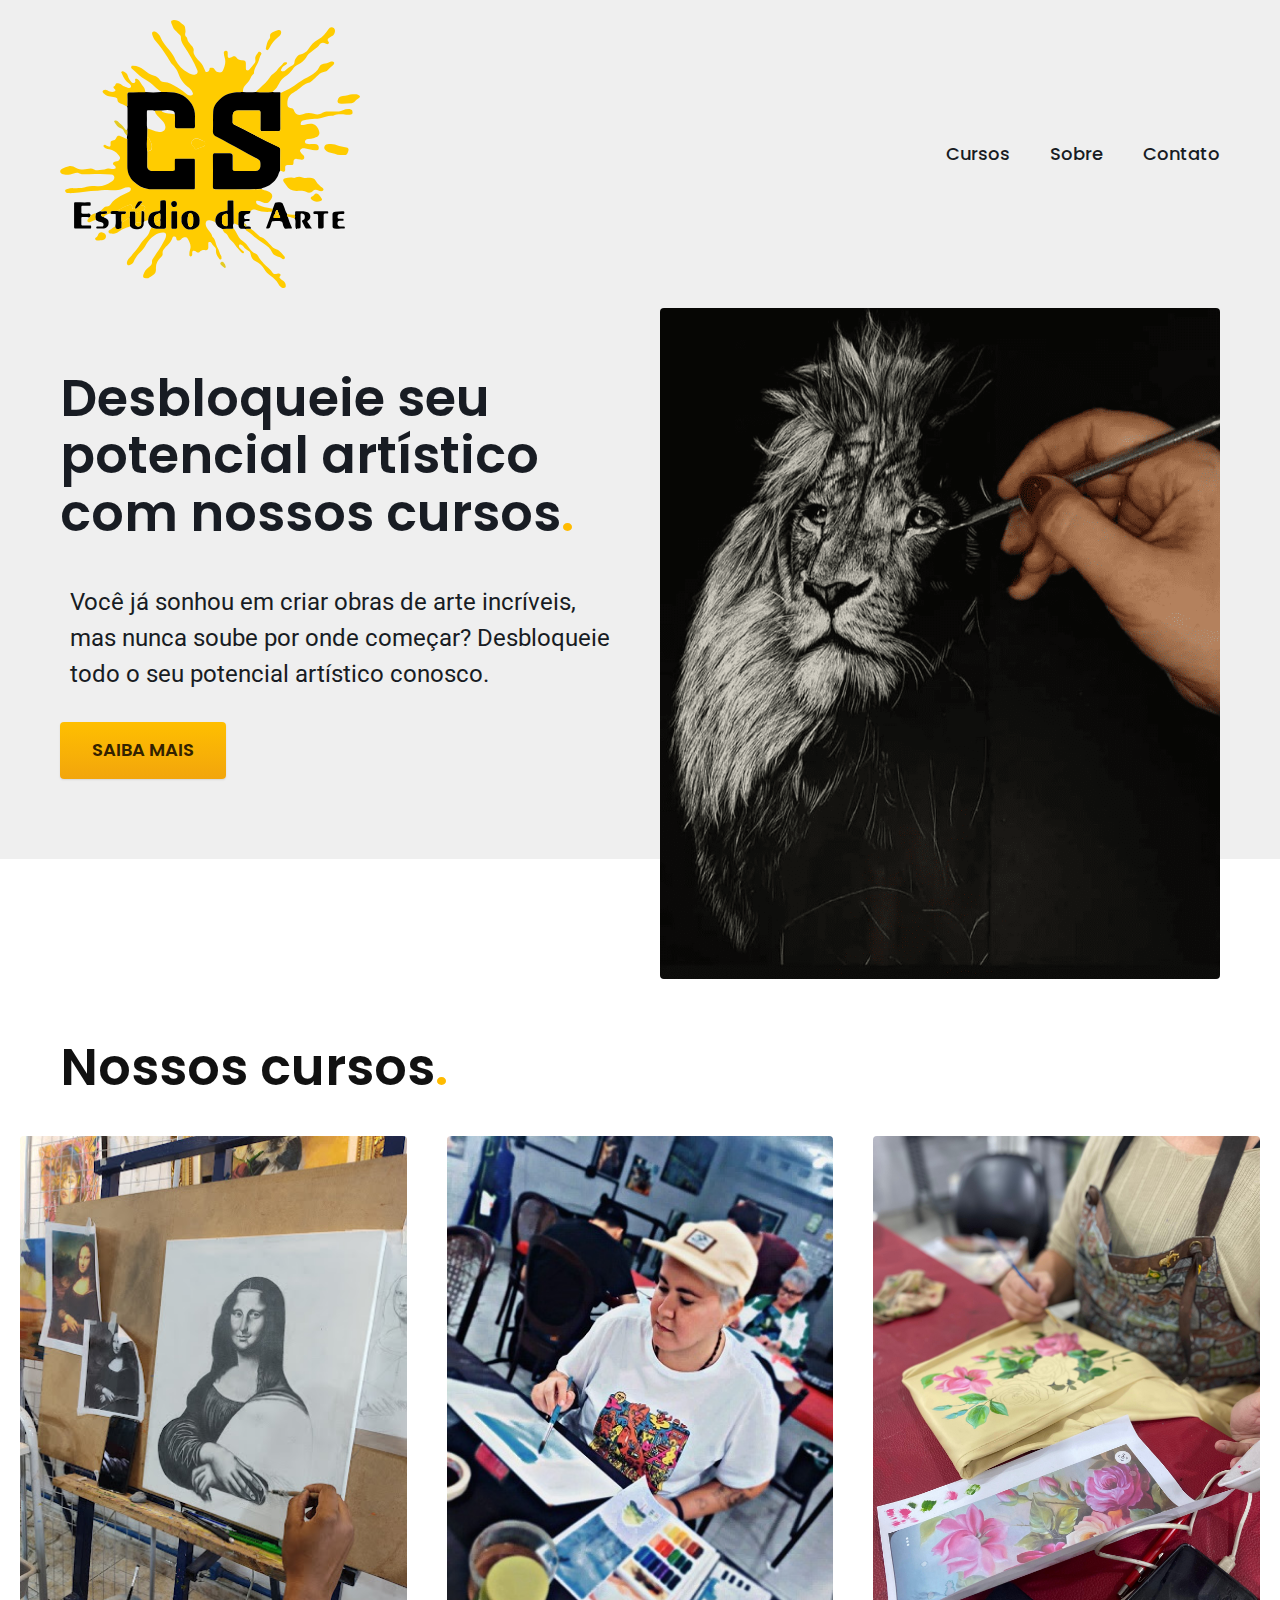
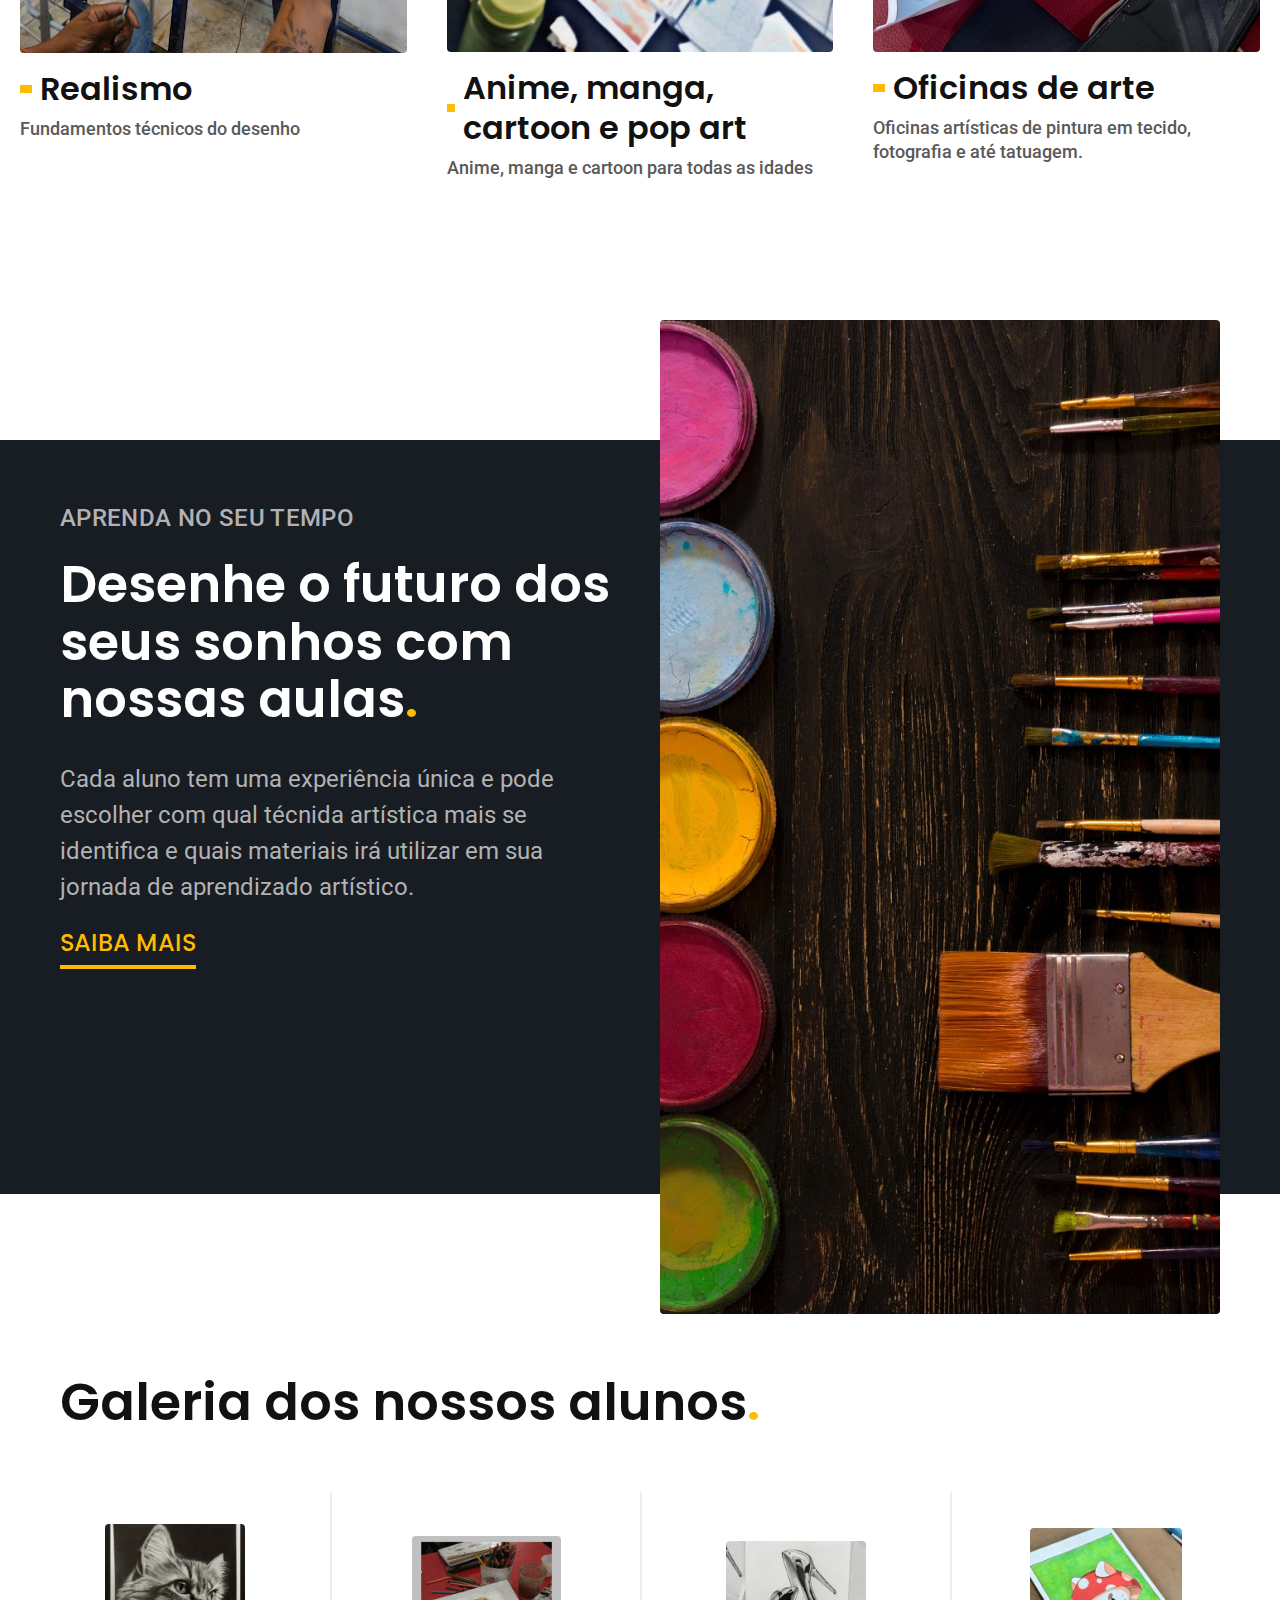
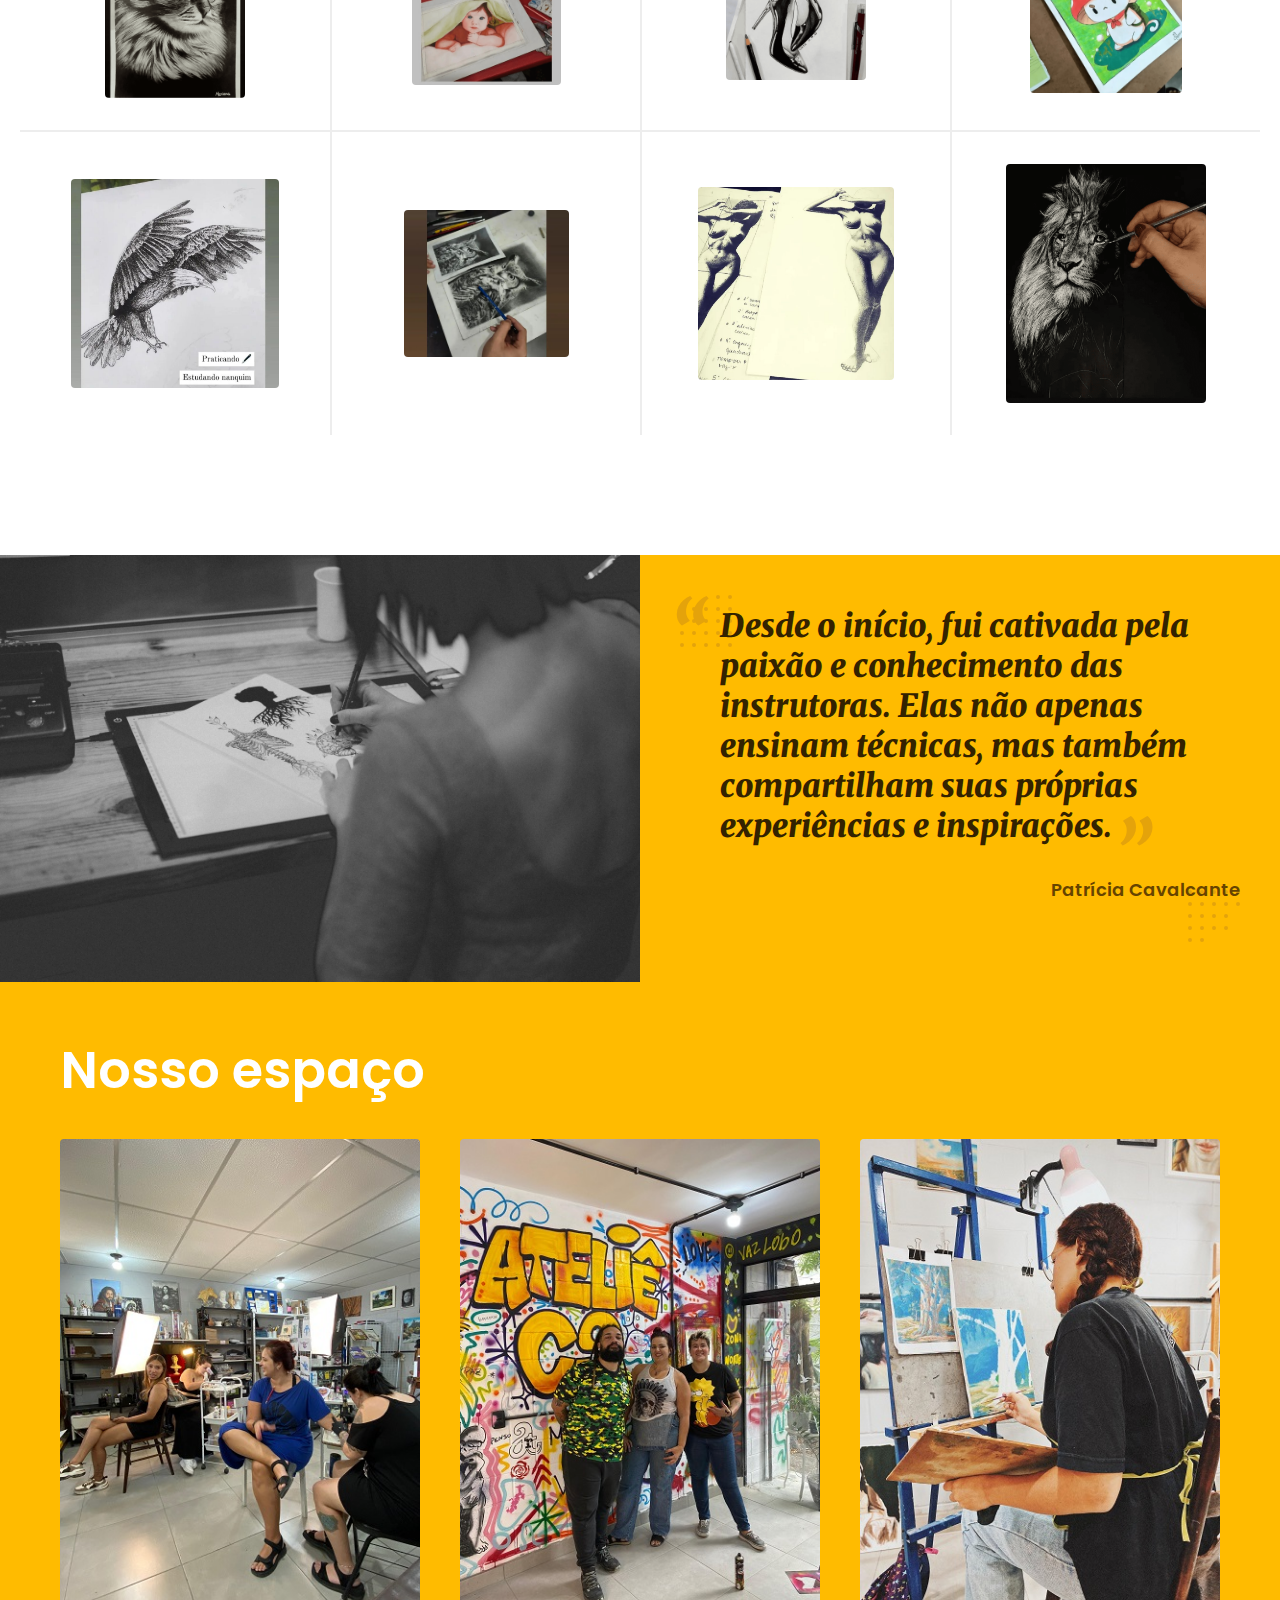
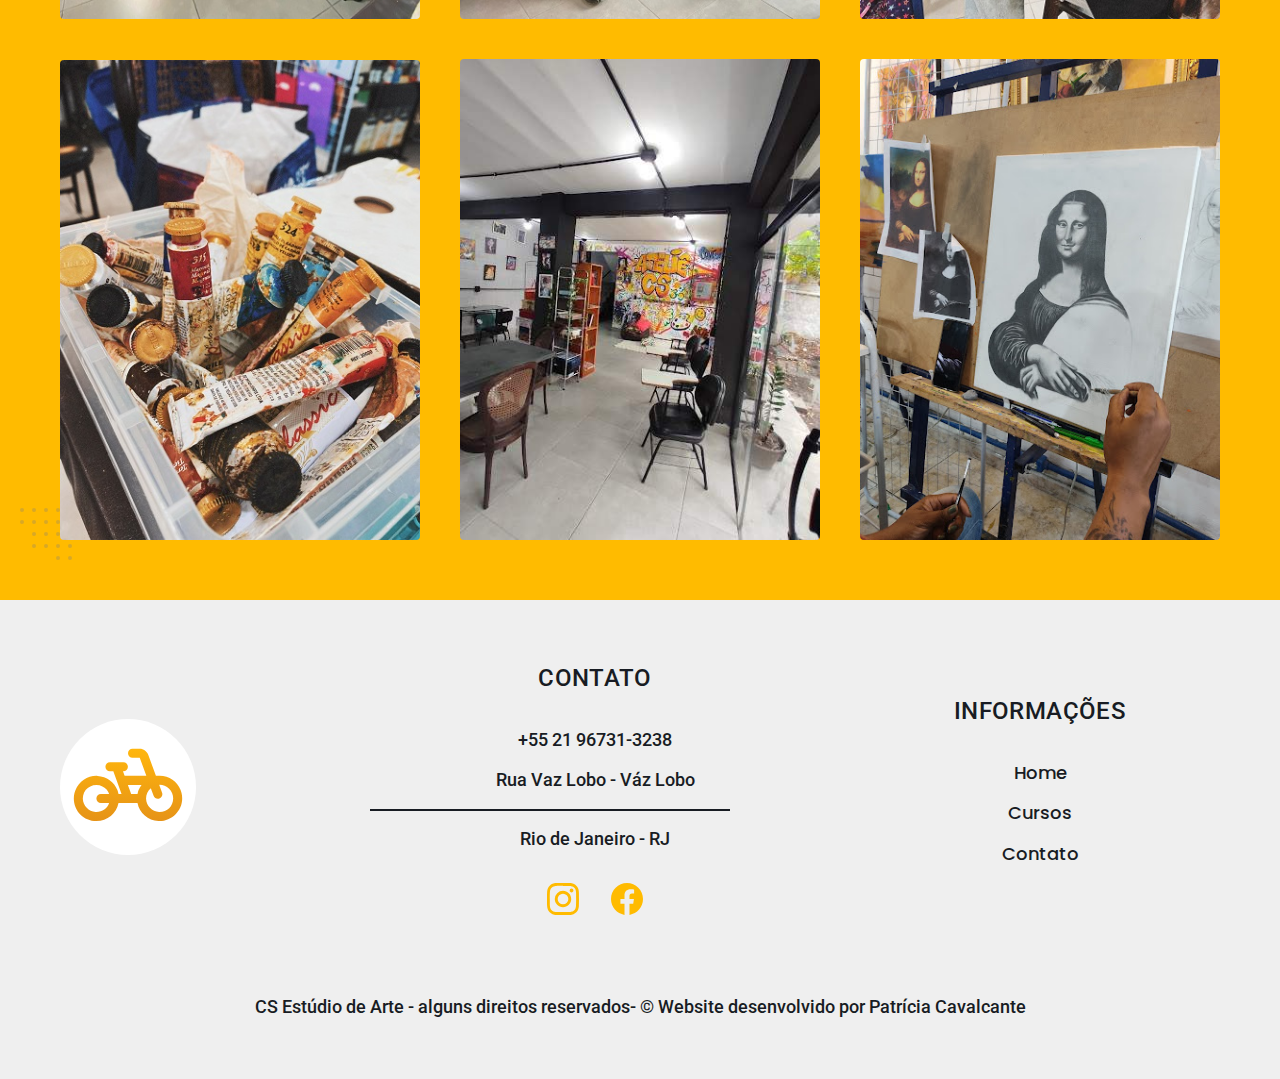
==== commit a1942385: "alterações" ====
--- a/index.html
+++ b/index.html
@@ -22,12 +22,12 @@
   <header class="header-bg">
     <div class="header container">
       <a href="./">
-        <img  src="./img/logoCS.svg" class="logo" alt="Bikcraft" width="136" height="32">
+        <img class="logo" src="./img/logoCS.svg" class="logo" alt="Logo CS - Estudio arte" width="136" height="32">
       </a>
       <nav aria-label="primaria">
         <ul class="header-menu font-1-m cor-13">
           <li><a href="./cursos.html">Cursos</a></li>
-          <li><a href="./sobre..html">Sobre</a></li>
+          <li><a href="./sobre.html">Sobre</a></li>
           <li><a href="./contato.html">Contato</a></li>
         </ul>
       </nav>
